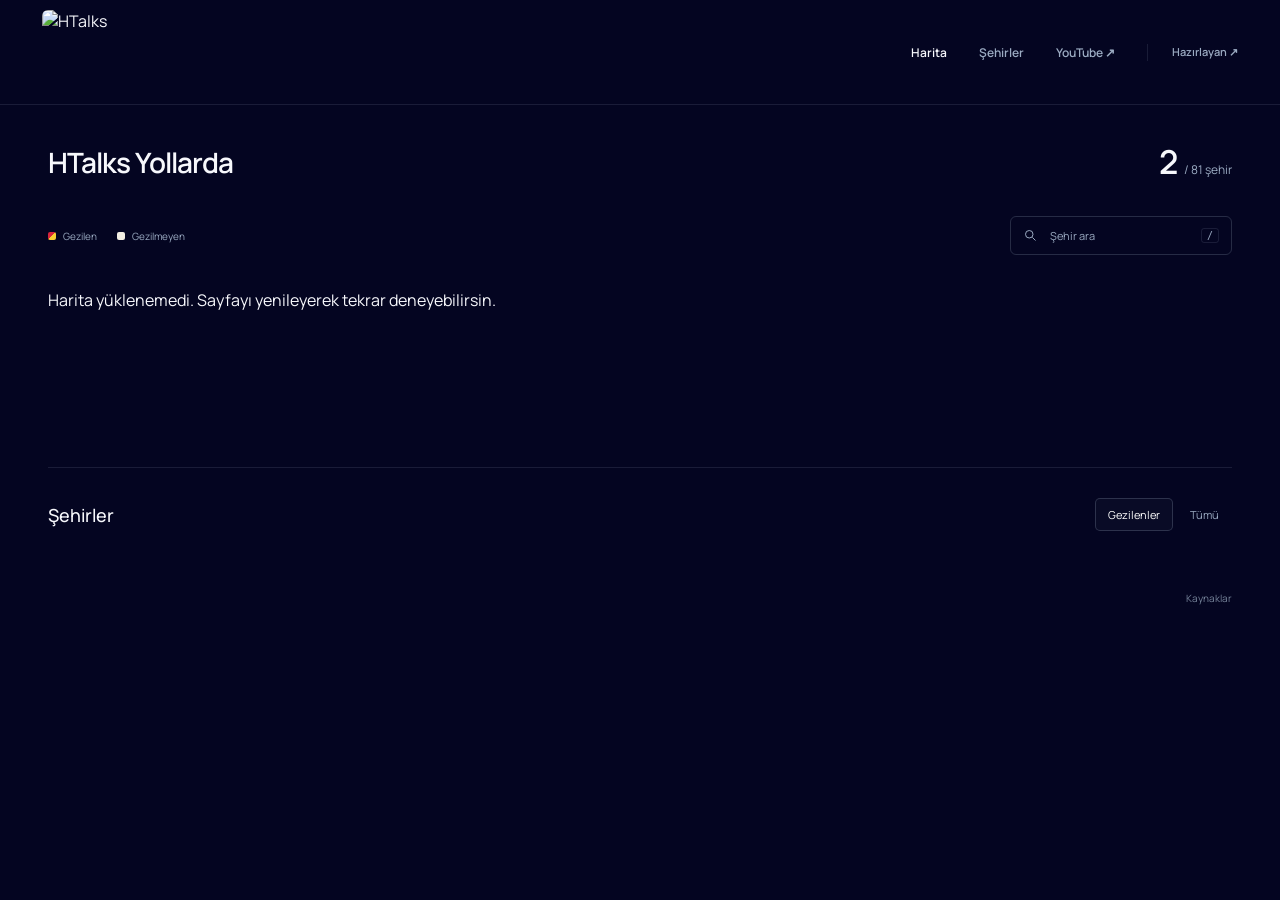
==== index.html @ 29649062 "HTalks Yollarda sitesini ekle" ====
<!doctype html>
<html lang="tr"><head><meta charset="utf-8"><meta name="viewport" content="width=device-width,initial-scale=1"><meta name="theme-color" content="#040521"><meta name="description" content="HTalks yayınlarında gezilen şehirler ve yayın bağlantıları."><title>HTalks Yollarda</title><link rel="icon" href="assets/htalks-logo.png"><link rel="stylesheet" href="style.css"><script src="app.js" defer></script></head>
<body><a class="skip" href="#harita">Haritaya geç</a><header><a class="brand" href="./" aria-label="HTalks ana sayfa"><img src="assets/htalks-logo.png" alt="HTalks" width="84" height="84"></a><nav aria-label="Ana menü"><a class="active" href="#harita">Harita</a><a href="#duraklar">Şehirler</a><a href="https://www.youtube.com/@HTalksYoutube/streams" target="_blank" rel="noopener noreferrer">YouTube ↗</a><a class="author-link" href="https://kekecmehmet.github.io" target="_blank" rel="noopener noreferrer" aria-label="Geliştiren: kekecmehmet">Hazırlayan ↗</a></nav></header>
<main><section class="intro"><h1>HTalks Yollarda</h1><div class="counter"><strong id="visited-count">2</strong><span>/ 81 şehir</span></div></section>
<section id="harita" class="map-section" aria-label="Etkileşimli harita"><div class="map-toolbar"><div class="legend"><span><i class="filled"></i> Gezilen</span><span><i class="cream"></i> Gezilmeyen</span></div><label class="search"><svg viewBox="0 0 24 24" aria-hidden="true"><circle cx="10" cy="10" r="6"/><path d="m15 15 5 5"/></svg><input id="search" type="search" placeholder="Şehir ara" aria-label="Şehir adı veya plaka ara" autocomplete="off"><kbd>/</kbd></label></div><div class="map-wrap"><div id="map"><p>Harita yükleniyor…</p></div></div><div id="tooltip" role="status" aria-live="polite" hidden></div></section>
<section id="duraklar" class="stops"><div class="section-title"><h2>Şehirler</h2><div class="filters"><button id="visited" aria-pressed="true" class="selected">Gezilenler</button><button id="all" aria-pressed="false">Tümü</button></div></div><div id="results" class="results" aria-live="polite"></div><button id="show-all" class="show-all" hidden>Tümünü göster ↓</button></section></main><footer><a href="credits.html">Kaynaklar</a></footer><dialog id="city-dialog"><button class="close" aria-label="Kapat">×</button><span id="dialog-plate"></span><h2 id="dialog-name"></h2><p>Henüz yayın eklenmedi.</p><button id="dialog-ok">Kapat</button></dialog></body></html>
---- style.css ----
@import url('https://fonts.googleapis.com/css2?family=Manrope:wght@400;500;600;700;800&display=swap');
:root{--navy:#040521;--cream:#f2eee3;--white:#f7f8fc;--muted:#9babc2;--line:#bbcce01e;--steel:#7f9aad}*{box-sizing:border-box}html{scroll-behavior:smooth;scroll-padding-top:20px}body{margin:0;background:var(--navy);color:var(--white);font-family:Manrope,Arial,sans-serif}a{color:inherit;text-decoration:none}button,input{font:inherit}button{cursor:pointer}a,button{touch-action:manipulation}button:focus-visible,a:focus-visible,input:focus-visible{outline:2px solid #e8d79a;outline-offset:5px}[hidden]{display:none!important}.skip{position:fixed;top:-80px;z-index:20;padding:15px;background:white;color:var(--navy)}.skip:focus{top:10px}header{max-width:1400px;margin:auto;padding:10px 42px;display:flex;justify-content:space-between;align-items:center;border-bottom:1px solid var(--line)}.brand{display:block;width:84px;height:84px}.brand img{display:block;width:100%;height:100%;object-fit:contain;border-radius:6px}nav{display:flex;gap:32px;font-size:12px;font-weight:600;color:var(--muted)}nav .active,nav a:hover{color:var(--white)}main{max-width:1400px;margin:auto;padding:0 48px}.intro{display:flex;justify-content:space-between;align-items:center;padding:34px 0 16px;gap:20px}h1{font-size:28px;letter-spacing:-1px;font-weight:600;margin:0}.counter{display:flex;align-items:baseline;gap:8px}.counter strong{font-size:33px;font-weight:600;letter-spacing:-1.5px}.counter span{font-size:12px;color:var(--muted)}.map-section{position:relative}.map-toolbar{display:flex;justify-content:space-between;align-items:center;padding:16px 0;gap:15px}.legend{display:flex;gap:20px;font-size:10px;color:var(--muted)}.legend span{display:flex;gap:7px;align-items:center}.legend i{height:8px;width:8px;border-radius:2px}.cream{background:var(--cream)}.filled{background:linear-gradient(135deg,#d6243b 50%,#facd31 50%)}.search{display:flex;gap:10px;align-items:center;border:1px solid #bbcce030;border-radius:6px;padding:10px 12px}.search svg{width:15px;fill:none;stroke:var(--muted);stroke-width:1.6}.search input{background:none;border:0;color:white;font-size:11px;width:143px}.search input::placeholder{color:var(--muted)}.search kbd{font-size:10px;border:1px solid var(--line);padding:1px 5px;border-radius:3px;color:var(--muted)}.map-wrap{padding:18px 0 8px}#map{min-height:170px}#map svg{display:block;width:100%;height:auto;overflow:visible}#map [data-plakakodu]{cursor:pointer;outline:none;transition:opacity .15s}#map [data-plakakodu] path{fill:var(--cream);stroke:var(--navy);stroke-width:1;stroke-linejoin:round;transition:filter .15s}#map [data-plakakodu]:hover path,#map [data-plakakodu]:focus-visible path{filter:brightness(1.12);stroke:var(--steel);stroke-width:2.4}#map [data-plakakodu].dim{opacity:.18}#map [data-plakakodu].match path{stroke:#e8d79a;stroke-width:2.5}#tooltip{position:fixed;pointer-events:none;z-index:10;background:#f2eee3;color:#040521;padding:10px 14px;border-radius:5px;font-size:11px;max-width:260px;box-shadow:0 4px 18px #0004}#tooltip strong{display:block;margin-bottom:3px}.stops{padding:30px 0;border-top:1px solid var(--line)}.section-title{display:flex;align-items:center;justify-content:space-between;gap:20px;margin-bottom:20px}h2{font-size:18px;font-weight:500;margin:0}.filters{display:flex;gap:4px}.filters button{border:1px solid transparent;border-radius:5px;padding:8px 12px;background:none;color:var(--muted);font-size:11px}.filters .selected{border-color:#bbcce033;color:white;background:#bbcce008}.results{display:grid;grid-template-columns:repeat(4,1fr);gap:12px}.city{display:flex;align-items:center;text-align:left;padding:18px 16px;gap:13px;border:1px solid var(--line);border-radius:7px;color:var(--white);background:#bbcce004;min-height:77px}.city:hover{background:#bbcce00c;border-color:#bbcce040}.city img{height:37px;width:34px;object-fit:contain;order:-1}.city strong{display:block;font-size:13px;font-weight:600}.city small{display:block;font-size:10px;color:var(--muted);margin-top:5px}.city .arrow{margin-left:auto;color:var(--muted)}.plate{color:var(--muted);font-size:12px;min-width:24px}.show-all{display:block;background:none;border:0;color:var(--muted);font-size:11px;margin:20px auto 0;padding:10px}.empty{font-size:12px;color:var(--muted);grid-column:1/-1;padding:12px 0}footer{max-width:1400px;margin:auto;padding:10px 48px 24px;font-size:10px;color:#76849a;display:flex;justify-content:flex-end}dialog{border:1px solid #bbcce030;border-radius:12px;background:#0b102c;color:var(--white);padding:30px;width:calc(100% - 36px);max-width:350px}dialog::backdrop{background:#0009;backdrop-filter:blur(4px)}dialog h2{font-size:26px;margin-top:12px}dialog p{font-size:13px;color:var(--muted);margin:18px 0}#dialog-plate{color:var(--steel);font-size:12px}dialog button:not(.close){padding:9px 18px;border:1px solid #bbcce030;border-radius:5px;background:#bbcce010;color:white;font-size:12px}.close{position:absolute;right:12px;top:8px;background:none;border:0;color:var(--muted);font-size:25px}.credits{max-width:800px;padding-top:50px;line-height:1.9;font-size:13px}.credits h1{margin:25px 0}.credits p{color:var(--muted)}.credits a{color:var(--white);text-decoration:underline;text-underline-offset:3px}@media(max-width:900px){header{padding:10px 24px}main{padding:0 28px}.results{grid-template-columns:repeat(3,1fr)}footer{padding:10px 28px 24px}}@media(max-width:600px){header{padding:8px 16px}.brand{width:68px;height:68px}nav{gap:20px;font-size:11px}main{padding:0 18px}.intro{padding:25px 0 10px}h1{font-size:22px}.counter strong{font-size:26px}.counter span{font-size:10px}.map-toolbar{padding:12px 0;flex-wrap:wrap;gap:15px}.search{width:100%;order:1}.search input{width:100%;flex:1}.legend{font-size:9px;gap:17px}.map-wrap{padding:28px 0 25px}#map{min-height:0}.stops{padding:24px 0}.results{grid-template-columns:repeat(2,1fr);gap:8px}.city{padding:13px 10px;gap:9px}.city img{width:26px;height:30px}.city strong{font-size:12px}.city small{font-size:9px}.city .plate{font-size:11px;min-width:17px}.city:has(img) .plate{display:none}h2{font-size:16px}.filters button{padding:7px 10px;font-size:10px}footer{padding:0 18px 20px}}@media(prefers-reduced-motion:reduce){html{scroll-behavior:auto}*{transition:none!important}}

.author-link{border-left:1px solid var(--line);padding-left:24px;font-size:11px}@media(max-width:600px){header nav{flex-wrap:wrap;justify-content:flex-end;column-gap:16px;row-gap:9px;max-width:235px}.author-link{flex-basis:100%;text-align:right;border:0;padding-left:0;font-size:10px}}
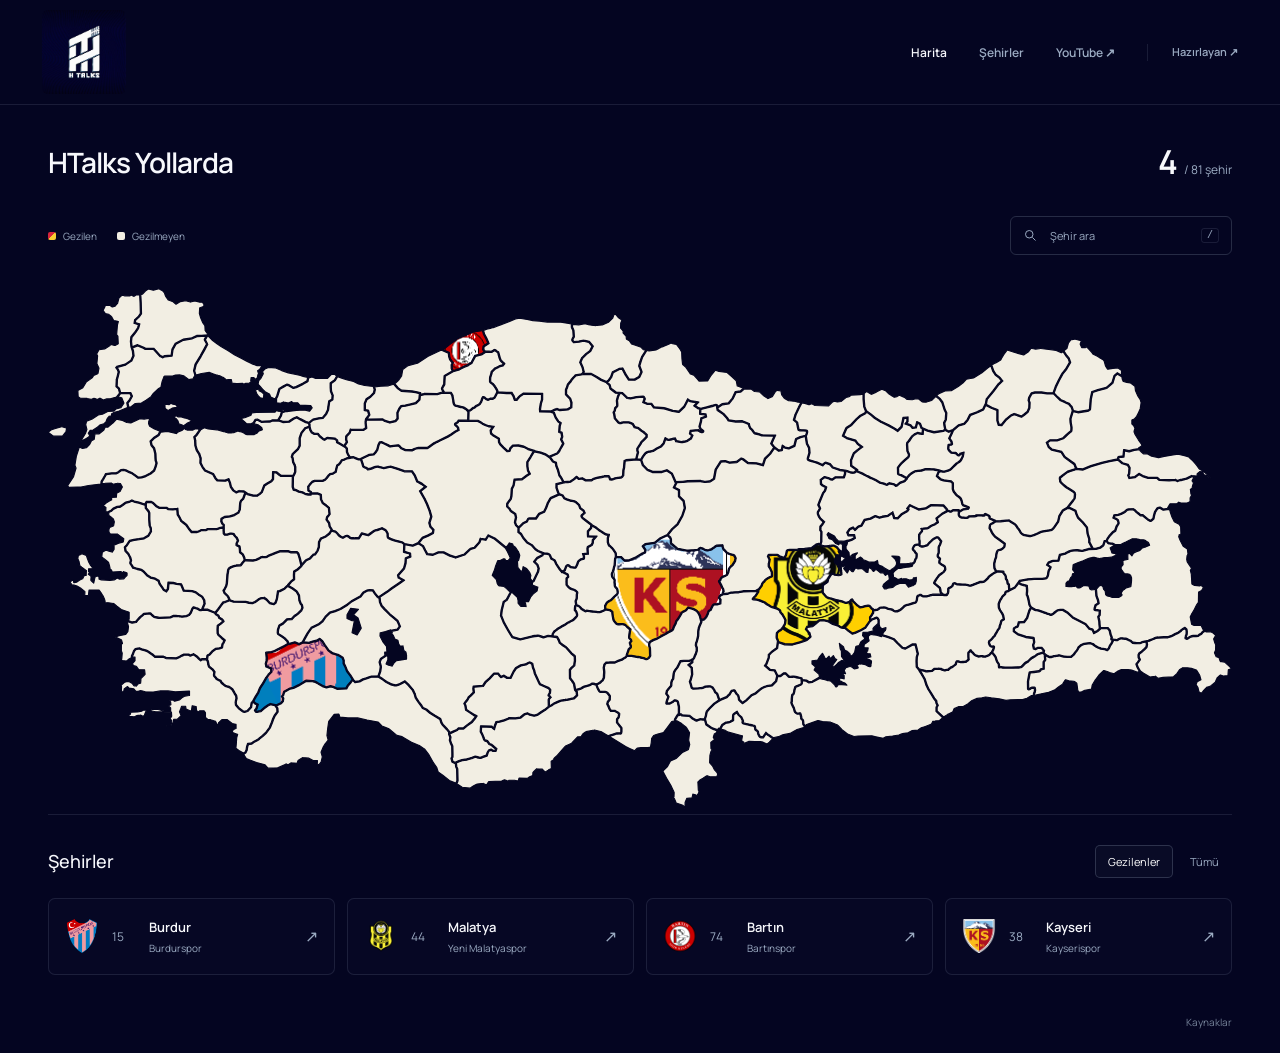
==== commit fa8d4d56: "Şehir güncellemelerinde eski veri önbelleğini kullanma" ====
--- a/index.html
+++ b/index.html
@@ -1,5 +1,5 @@
 <!doctype html>
-<html lang="tr"><head><meta charset="utf-8"><meta name="viewport" content="width=device-width,initial-scale=1"><meta name="theme-color" content="#040521"><meta name="description" content="HTalks yayınlarında gezilen şehirler ve yayın bağlantıları."><title>HTalks Yollarda</title><link rel="icon" href="assets/htalks-logo.png"><link rel="stylesheet" href="style.css"><script src="app.js" defer></script></head>
+<html lang="tr"><head><meta charset="utf-8"><meta name="viewport" content="width=device-width,initial-scale=1"><meta name="theme-color" content="#040521"><meta name="description" content="HTalks yayınlarında gezilen şehirler ve yayın bağlantıları."><title>HTalks Yollarda</title><link rel="icon" href="assets/htalks-logo.png"><link rel="stylesheet" href="style.css"><script src="app.js?v=20261105" defer></script></head>
 <body><a class="skip" href="#harita">Haritaya geç</a><header><a class="brand" href="./" aria-label="HTalks ana sayfa"><img src="assets/htalks-logo.png" alt="HTalks" width="84" height="84"></a><nav aria-label="Ana menü"><a class="active" href="#harita">Harita</a><a href="#duraklar">Şehirler</a><a href="https://www.youtube.com/@HTalksYoutube/streams" target="_blank" rel="noopener noreferrer">YouTube ↗</a><a class="author-link" href="https://kekecmehmet.github.io" target="_blank" rel="noopener noreferrer" aria-label="Geliştiren: kekecmehmet">Hazırlayan ↗</a></nav></header>
 <main><section class="intro"><h1>HTalks Yollarda</h1><div class="counter"><strong id="visited-count">2</strong><span>/ 81 şehir</span></div></section>
 <section id="harita" class="map-section" aria-label="Etkileşimli harita"><div class="map-toolbar"><div class="legend"><span><i class="filled"></i> Gezilen</span><span><i class="cream"></i> Gezilmeyen</span></div><label class="search"><svg viewBox="0 0 24 24" aria-hidden="true"><circle cx="10" cy="10" r="6"/><path d="m15 15 5 5"/></svg><input id="search" type="search" placeholder="Şehir ara" aria-label="Şehir adı veya plaka ara" autocomplete="off"><kbd>/</kbd></label></div><div class="map-wrap"><div id="map"><p>Harita yükleniyor…</p></div></div><div id="tooltip" role="status" aria-live="polite" hidden></div></section>
